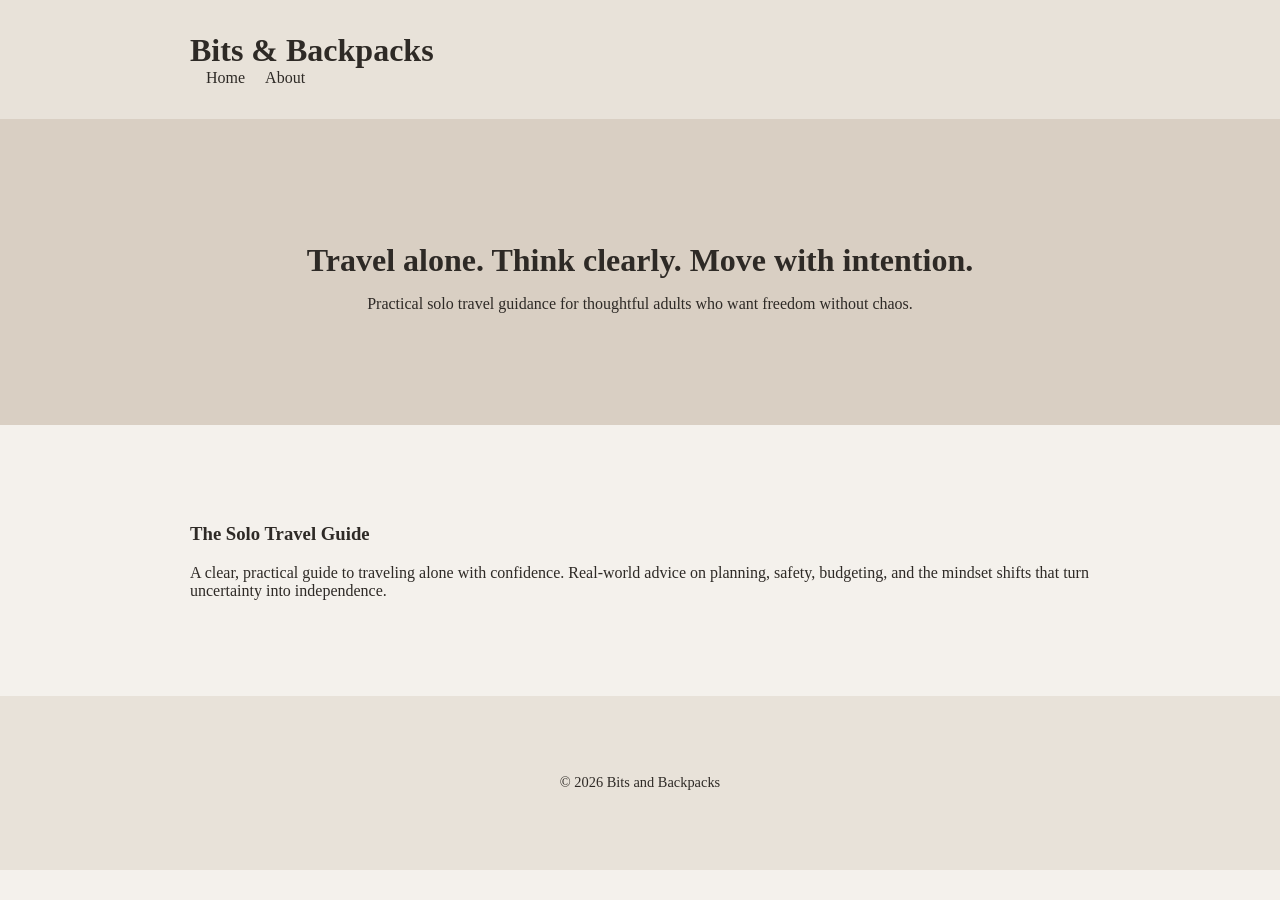
==== index.html @ 35fb6f66 "initial commit" ====
<!DOCTYPE html>
<html lang="en">
<head>
  <meta charset="UTF-8">
  <title>Bits and Backpacks | Practical Solo Travel</title>
  <meta name="description" content="Practical solo travel guidance for thoughtful adults. Planning, mindset, safety, and smart travel systems.">
  <meta name="viewport" content="width=device-width, initial-scale=1.0">
  <link rel="stylesheet" href="styles.css">
</head>
<body>

<header>
  <div class="container">
    <h1>Bits & Backpacks</h1>
    <nav>
      <a href="index.html">Home</a>
      <a href="about.html">About</a>
    </nav>
  </div>
</header>

<section class="hero">
  <div class="container">
    <h2>Travel alone. Think clearly. Move with intention.</h2>
    <p>Practical solo travel guidance for thoughtful adults who want freedom without chaos.</p>
  </div>
</section>

<section class="content">
  <div class="container">
    <h3>The Solo Travel Guide</h3>
    <p>
      A clear, practical guide to traveling alone with confidence. Real-world advice on planning,
      safety, budgeting, and the mindset shifts that turn uncertainty into independence.
    </p>
  </div>
</section>

<footer>
  <div class="container">
    <p>© 2026 Bits and Backpacks</p>
  </div>
</footer>

</body>
</html>
---- styles.css ----
body {
  margin: 0;
  font-family: Georgia, serif;
  background-color: #f4f1ec;
  color: #2e2a26;
}

.container {
  max-width: 900px;
  margin: auto;
  padding: 2rem;
}

header {
  background: #e8e2d9;
}

header h1 {
  margin: 0;
}

nav a {
  margin-left: 1rem;
  text-decoration: none;
  color: #2e2a26;
}

.hero {
  text-align: center;
  padding: 4rem 2rem;
  background: #d9cfc3;
}

.hero h2 {
  font-size: 2rem;
  margin-bottom: 1rem;
}

.content {
  padding: 3rem 2rem;
}

footer {
  background: #e8e2d9;
  text-align: center;
  padding: 2rem;
  font-size: 0.9rem;
}
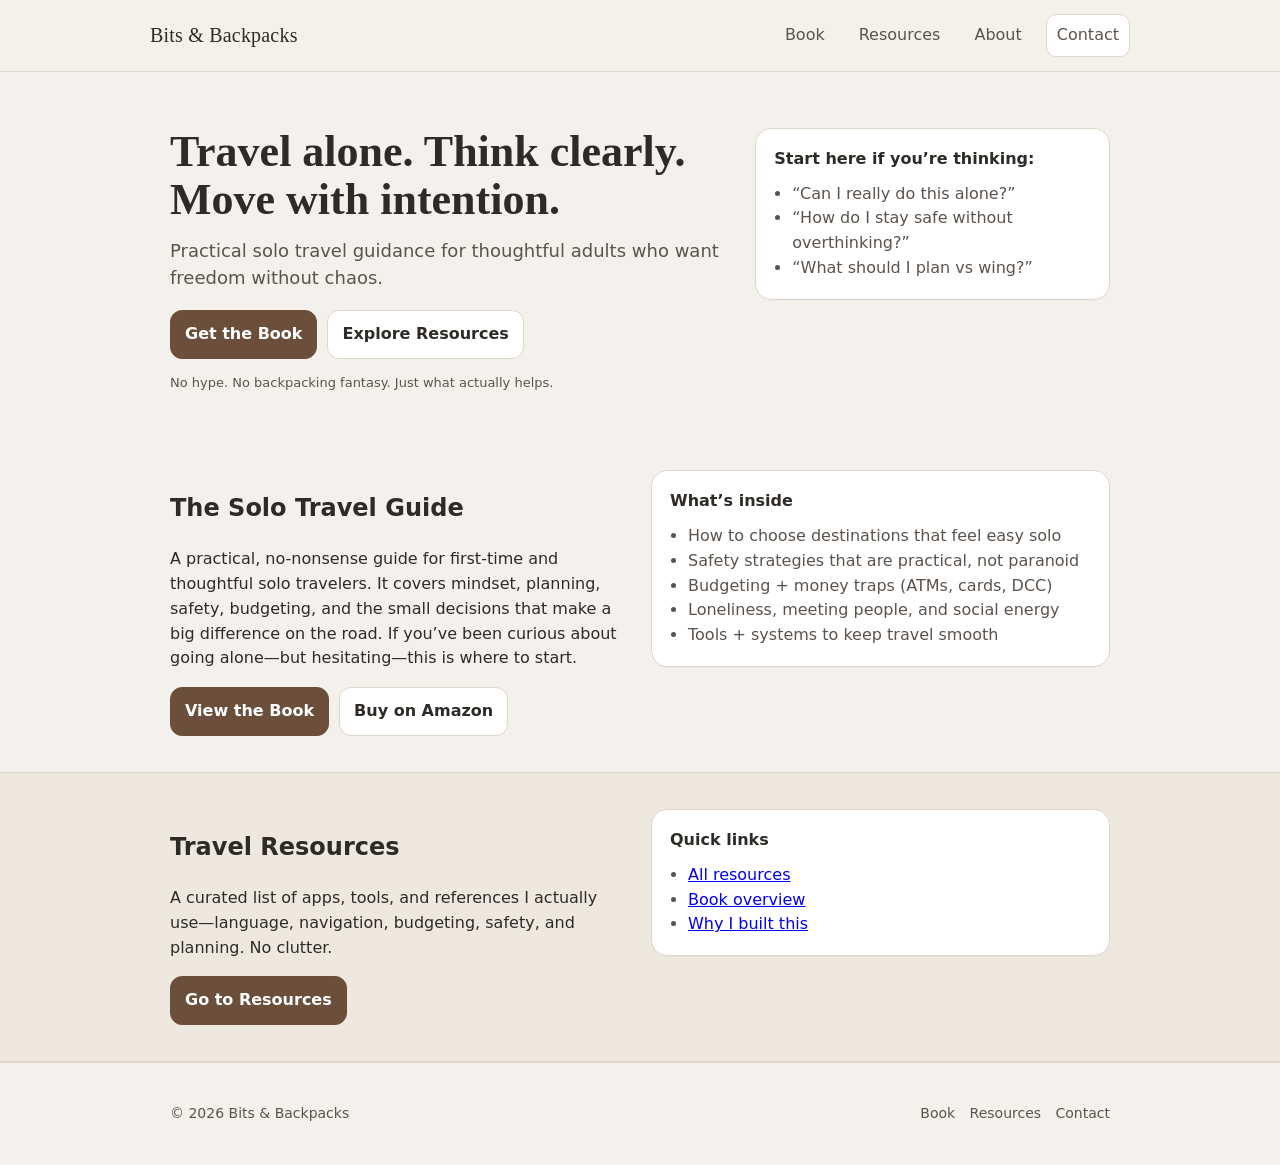
==== commit 9b01d466: "updated" ====
--- a/index.html
+++ b/index.html
@@ -1,46 +1,129 @@
-<!DOCTYPE html>
+<!doctype html>
 <html lang="en">
 <head>
-  <meta charset="UTF-8">
-  <title>Bits and Backpacks | Practical Solo Travel</title>
-  <meta name="description" content="Practical solo travel guidance for thoughtful adults. Planning, mindset, safety, and smart travel systems.">
-  <meta name="viewport" content="width=device-width, initial-scale=1.0">
-  <link rel="stylesheet" href="styles.css">
+  <meta charset="utf-8" />
+  <meta name="viewport" content="width=device-width, initial-scale=1" />
+  <title>Bits & Backpacks | Practical Solo Travel</title>
+  <meta name="description" content="Practical solo travel guidance for thoughtful adults—mindset, planning, safety, budgeting, and tools that actually help." />
+  <link rel="stylesheet" href="styles.css" />
 </head>
+
 <body>
+  <header class="site-header">
+    <div class="container header-inner">
+      <a class="brand" href="index.html">Bits &amp; Backpacks</a>
 
-<header>
-  <div class="container">
-    <h1>Bits & Backpacks</h1>
-    <nav>
-      <a href="index.html">Home</a>
-      <a href="about.html">About</a>
-    </nav>
-  </div>
-</header>
+      <nav class="nav">
+        <a href="book.html">Book</a>
+        <a href="resources.html">Resources</a>
+        <a href="about.html">About</a>
+        <a href="contact.html" class="nav-cta">Contact</a>
+      </nav>
+    </div>
+  </header>
 
-<section class="hero">
-  <div class="container">
-    <h2>Travel alone. Think clearly. Move with intention.</h2>
-    <p>Practical solo travel guidance for thoughtful adults who want freedom without chaos.</p>
-  </div>
-</section>
+  <main>
+    <!-- HERO -->
+    <section class="hero">
+      <div class="container hero-inner">
+        <div class="hero-copy">
+          <h1>Travel alone. Think clearly. Move with intention.</h1>
+          <p class="lead">
+            Practical solo travel guidance for thoughtful adults who want freedom without chaos.
+          </p>
 
-<section class="content">
-  <div class="container">
-    <h3>The Solo Travel Guide</h3>
-    <p>
-      A clear, practical guide to traveling alone with confidence. Real-world advice on planning,
-      safety, budgeting, and the mindset shifts that turn uncertainty into independence.
-    </p>
-  </div>
-</section>
+          <div class="cta-row">
+            <a class="btn btn-primary" href="book.html">Get the Book</a>
+            <a class="btn btn-ghost" href="resources.html">Explore Resources</a>
+          </div>
 
-<footer>
-  <div class="container">
-    <p>© 2026 Bits and Backpacks</p>
-  </div>
-</footer>
+          <p class="fineprint">
+            No hype. No backpacking fantasy. Just what actually helps.
+          </p>
+        </div>
 
+        <div class="hero-card">
+          <div class="card">
+            <h3>Start here if you’re thinking:</h3>
+            <ul>
+              <li>“Can I really do this alone?”</li>
+              <li>“How do I stay safe without overthinking?”</li>
+              <li>“What should I plan vs wing?”</li>
+            </ul>
+          </div>
+        </div>
+      </div>
+    </section>
+
+    <!-- BOOK HIGHLIGHT -->
+    <section class="section">
+      <div class="container split">
+        <div>
+          <h2>The Solo Travel Guide</h2>
+          <p>
+            A practical, no-nonsense guide for first-time and thoughtful solo travelers. It covers mindset,
+            planning, safety, budgeting, and the small decisions that make a big difference on the road.
+            If you’ve been curious about going alone—but hesitating—this is where to start.
+          </p>
+
+          <div class="cta-row">
+            <a class="btn btn-primary" href="book.html">View the Book</a>
+            <!-- Replace # with your Amazon link when live -->
+            <a class="btn btn-ghost" href="https://a.co/d/01X7CnLh" target="_blank" rel="noopener">Buy on Amazon</a>
+          </div>
+
+        </div>
+
+        <div class="card">
+          <h3>What’s inside</h3>
+          <ul>
+            <li>How to choose destinations that feel easy solo</li>
+            <li>Safety strategies that are practical, not paranoid</li>
+            <li>Budgeting + money traps (ATMs, cards, DCC)</li>
+            <li>Loneliness, meeting people, and social energy</li>
+            <li>Tools + systems to keep travel smooth</li>
+          </ul>
+        </div>
+      </div>
+    </section>
+
+    <!-- RESOURCES TEASER -->
+    <section class="section section-muted">
+      <div class="container split">
+        <div>
+          <h2>Travel Resources</h2>
+          <p>
+            A curated list of apps, tools, and references I actually use—language, navigation, budgeting,
+            safety, and planning. No clutter.
+          </p>
+          <a class="btn btn-primary" href="resources.html">Go to Resources</a>
+        </div>
+
+        <div class="card">
+          <h3>Quick links</h3>
+          <ul>
+            <li><a href="resources.html">All resources</a></li>
+            <li><a href="book.html">Book overview</a></li>
+            <li><a href="about.html">Why I built this</a></li>
+          </ul>
+        </div>
+      </div>
+    </section>
+  </main>
+
+  <footer class="site-footer">
+    <div class="container footer-inner">
+      <p>© <span id="year"></span> Bits &amp; Backpacks</p>
+      <div class="footer-links">
+        <a href="book.html">Book</a>
+        <a href="resources.html">Resources</a>
+        <a href="contact.html">Contact</a>
+      </div>
+    </div>
+  </footer>
+
+  <script>
+    document.getElementById("year").textContent = new Date().getFullYear();
+  </script>
 </body>
 </html>
--- a/styles.css
+++ b/styles.css
@@ -1,48 +1,219 @@
-body {
+:root{
+  --bg: #f4f1ec;
+  --surface: #ffffff;
+  --muted: #ede7dd;
+  --text: #2e2a26;
+  --subtext: #5b534c;
+  --border: #ded6cb;
+  --accent: #6b4f3b;   /* warm brown */
+  --accent2: #2f3a3a;  /* deep slate for contrast */
+}
+
+*{ box-sizing: border-box; }
+
+body{
+  margin:0;
+  font-family: system-ui, -apple-system, Segoe UI, Roboto, Arial, sans-serif;
+  background: var(--bg);
+  color: var(--text);
+  line-height: 1.55;
+}
+
+.container{
+  max-width: 980px;
+  margin: 0 auto;
+  padding: 0 20px;
+}
+
+.site-header{
+  position: sticky;
+  top: 0;
+  background: rgba(244,241,236,0.9);
+  backdrop-filter: blur(8px);
+  border-bottom: 1px solid var(--border);
+  z-index: 10;
+}
+
+.header-inner{
+  display:flex;
+  align-items:center;
+  justify-content: space-between;
+  padding: 14px 0;
+  gap: 16px;
+}
+
+.brand{
+  font-family: Georgia, "Times New Roman", serif;
+  font-size: 20px;
+  text-decoration: none;
+  color: var(--text);
+  letter-spacing: 0.2px;
+}
+
+.nav{
+  display:flex;
+  align-items:center;
+  gap: 14px;
+  flex-wrap: wrap;
+}
+
+.nav a{
+  text-decoration:none;
+  color: var(--subtext);
+  padding: 8px 10px;
+  border-radius: 10px;
+}
+
+.nav a:hover{ background: var(--muted); color: var(--text); }
+.nav a.active{ background: var(--muted); color: var(--text); }
+
+.nav-cta{
+  border: 1px solid var(--border);
+  background: var(--surface);
+}
+
+.hero{
+  padding: 56px 0 28px;
+}
+
+.hero-inner{
+  display:grid;
+  grid-template-columns: 1.35fr 0.85fr;
+  gap: 22px;
+  align-items: start;
+}
+
+.hero h1{
+  font-family: Georgia, "Times New Roman", serif;
+  font-size: 44px;
+  line-height: 1.1;
+  margin: 0 0 12px;
+}
+
+.lead{
+  font-size: 18px;
+  color: var(--subtext);
+  margin: 0 0 18px;
+}
+
+.fineprint{
+  color: var(--subtext);
+  font-size: 13px;
+  margin-top: 14px;
+}
+
+.section{
+  padding: 36px 0;
+}
+
+.section-muted{
+  background: linear-gradient(0deg, rgba(237,231,221,0.9), rgba(237,231,221,0.9));
+  border-top: 1px solid var(--border);
+  border-bottom: 1px solid var(--border);
+}
+
+.split{
+  display:grid;
+  grid-template-columns: 1fr 1fr;
+  gap: 22px;
+  align-items: start;
+}
+
+.grid-3{
+  display:grid;
+  grid-template-columns: repeat(3, 1fr);
+  gap: 16px;
+  margin-top: 16px;
+}
+
+.card{
+  background: var(--surface);
+  border: 1px solid var(--border);
+  border-radius: 16px;
+  padding: 18px;
+  box-shadow: 0 1px 0 rgba(0,0,0,0.02);
+}
+
+.card h3{
+  margin: 0 0 10px;
+  font-size: 16px;
+}
+
+.card ul{
   margin: 0;
-  font-family: Georgia, serif;
-  background-color: #f4f1ec;
-  color: #2e2a26;
-}
-
-.container {
-  max-width: 900px;
-  margin: auto;
-  padding: 2rem;
-}
-
-header {
-  background: #e8e2d9;
-}
-
-header h1 {
+  padding-left: 18px;
+  color: var(--subtext);
+}
+
+.card p{
   margin: 0;
-}
-
-nav a {
-  margin-left: 1rem;
-  text-decoration: none;
-  color: #2e2a26;
-}
-
-.hero {
-  text-align: center;
-  padding: 4rem 2rem;
-  background: #d9cfc3;
-}
-
-.hero h2 {
-  font-size: 2rem;
-  margin-bottom: 1rem;
-}
-
-.content {
-  padding: 3rem 2rem;
-}
-
-footer {
-  background: #e8e2d9;
-  text-align: center;
-  padding: 2rem;
-  font-size: 0.9rem;
-}
+  color: var(--subtext);
+}
+
+.cta-row{
+  display:flex;
+  gap: 10px;
+  flex-wrap: wrap;
+  margin-top: 14px;
+}
+
+.btn{
+  display:inline-block;
+  text-decoration:none;
+  padding: 11px 14px;
+  border-radius: 12px;
+  border: 1px solid var(--border);
+  background: var(--surface);
+  color: var(--text);
+  font-weight: 600;
+}
+
+.btn-primary{
+  background: var(--accent);
+  border-color: var(--accent);
+  color: #fff;
+}
+
+.btn-primary:hover{ filter: brightness(0.95); }
+
+.btn-ghost:hover{
+  background: var(--muted);
+}
+
+.book-cover {
+  max-width: 320px;
+  margin: 0 auto;
+  border-radius: 14px;
+  box-shadow: 0 12px 30px rgba(0,0,0,0.08);
+}
+
+.site-footer{
+  padding: 26px 0;
+  border-top: 1px solid var(--border);
+}
+
+.footer-inner{
+  display:flex;
+  justify-content: space-between;
+  align-items:center;
+  gap: 12px;
+  flex-wrap: wrap;
+  color: var(--subtext);
+  font-size: 14px;
+}
+
+.footer-links a{
+  color: var(--subtext);
+  text-decoration:none;
+  margin-left: 10px;
+}
+
+.footer-links a:hover{ text-decoration: underline; }
+
+/* Responsive */
+@media (max-width: 880px){
+  .hero-inner{ grid-template-columns: 1fr; }
+  .split{ grid-template-columns: 1fr; }
+  .grid-3{ grid-template-columns: 1fr; }
+  .hero h1{ font-size: 36px; }
+}
